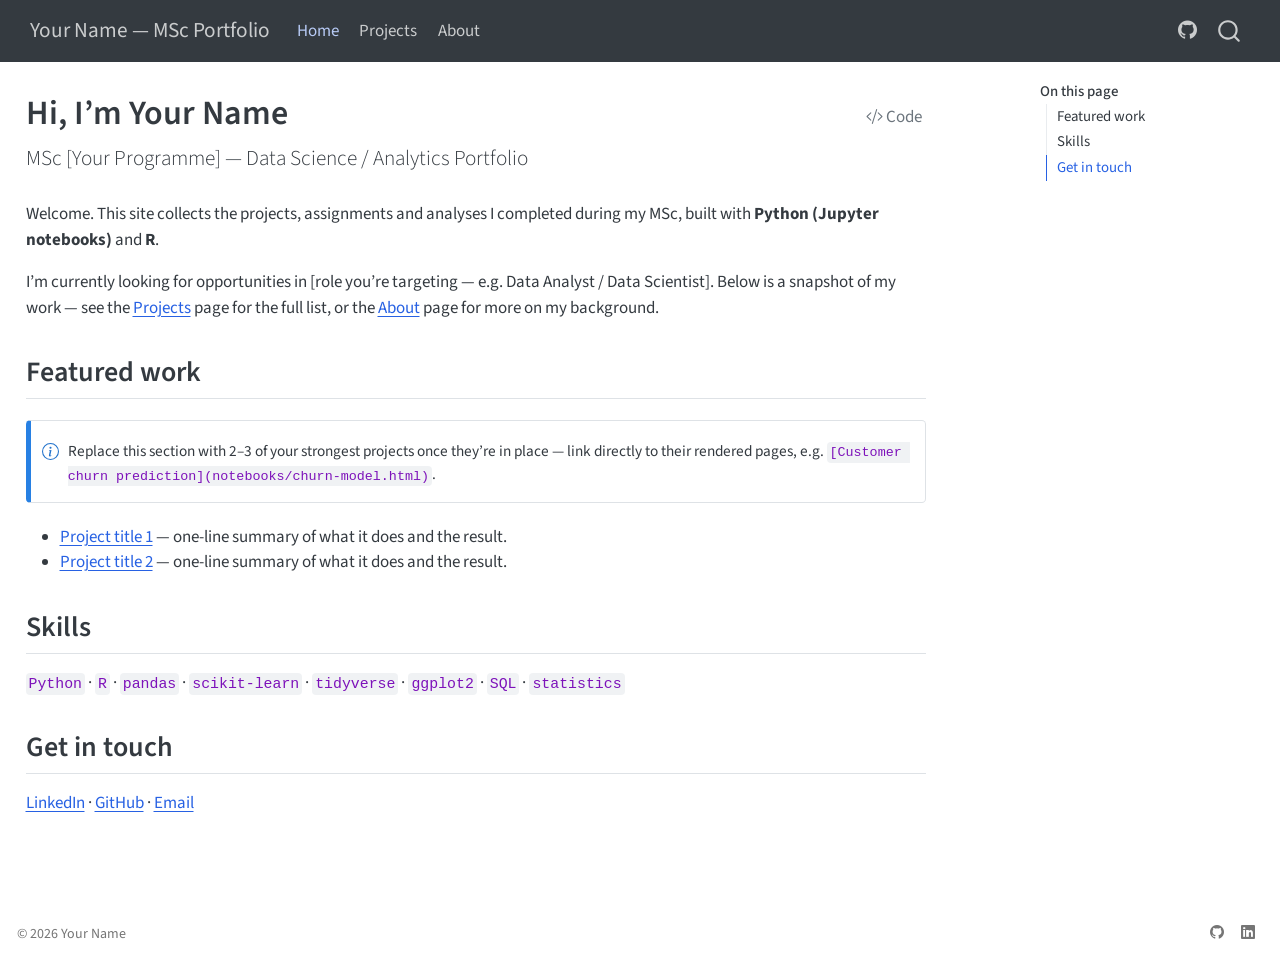
==== index.html @ 07002c4c "deploy: 230a7172c3627ade59c143beaa0183e820499faa" ====
<!DOCTYPE html>
<html xmlns="http://www.w3.org/1999/xhtml" lang="en" xml:lang="en"><head>

<meta charset="utf-8">
<meta name="generator" content="quarto-1.9.38">

<meta name="viewport" content="width=device-width, initial-scale=1.0, user-scalable=yes">


<title>Hi, I’m Your Name – Your Name — MSc Portfolio</title>
<style>
/* Default styles provided by pandoc.
** See https://pandoc.org/MANUAL.html#variables-for-html for config info.
*/
code{white-space: pre-wrap;}
span.smallcaps{font-variant: small-caps;}
div.columns{display: flex; gap: min(4vw, 1.5em);}
div.column{flex: auto; overflow-x: auto;}
div.hanging-indent{margin-left: 1.5em; text-indent: -1.5em;}
ul.task-list{list-style: none;}
ul.task-list li input[type="checkbox"] {
  width: 0.8em;
  margin: 0 0.8em 0.2em -1em; /* quarto-specific, see https://github.com/quarto-dev/quarto-cli/issues/4556 */ 
  vertical-align: middle;
}
/* CSS for syntax highlighting */
html { -webkit-text-size-adjust: 100%; }
pre > code.sourceCode { white-space: pre; position: relative; }
pre > code.sourceCode > span { display: inline-block; line-height: 1.25; }
pre > code.sourceCode > span:empty { height: 1.2em; }
.sourceCode { overflow: visible; }
code.sourceCode > span { color: inherit; text-decoration: inherit; }
div.sourceCode { margin: 1em 0; }
pre.sourceCode { margin: 0; }
@media screen {
div.sourceCode { overflow: auto; }
}
@media print {
pre > code.sourceCode { white-space: pre-wrap; }
pre > code.sourceCode > span { text-indent: -5em; padding-left: 5em; }
}
pre.numberSource code
  { counter-reset: source-line 0; }
pre.numberSource code > span
  { position: relative; left: -4em; counter-increment: source-line; }
pre.numberSource code > span > a:first-child::before
  { content: counter(source-line);
    position: relative; left: -1em; text-align: right; vertical-align: baseline;
    border: none; display: inline-block;
    -webkit-touch-callout: none; -webkit-user-select: none;
    -khtml-user-select: none; -moz-user-select: none;
    -ms-user-select: none; user-select: none;
    padding: 0 4px; width: 4em;
  }
pre.numberSource { margin-left: 3em;  padding-left: 4px; }
div.sourceCode
  {   }
@media screen {
pre > code.sourceCode > span > a:first-child::before { text-decoration: underline; }
}
</style>


<script src="site_libs/quarto-nav/quarto-nav.js"></script>
<script src="site_libs/quarto-nav/headroom.min.js"></script>
<script src="site_libs/clipboard/clipboard.min.js"></script>
<script src="site_libs/quarto-search/autocomplete.umd.js"></script>
<script src="site_libs/quarto-search/fuse.min.js"></script>
<script src="site_libs/quarto-search/quarto-search.js"></script>
<meta name="quarto:offset" content="./">
<link href="./favicon.ico" rel="icon">
<script src="site_libs/quarto-html/quarto.js" type="module"></script>
<script src="site_libs/quarto-html/tabsets/tabsets.js" type="module"></script>
<script src="site_libs/quarto-html/popper.min.js"></script>
<script src="site_libs/quarto-html/tippy.umd.min.js"></script>
<script src="site_libs/quarto-html/anchor.min.js"></script>
<link href="site_libs/quarto-html/tippy.css" rel="stylesheet">
<link href="site_libs/quarto-html/quarto-syntax-highlighting-15634bcf2e68342d4ad2dfa704d543f6.css" rel="stylesheet" id="quarto-text-highlighting-styles">
<script src="site_libs/bootstrap/bootstrap.min.js"></script>
<link href="site_libs/bootstrap/bootstrap-icons.css" rel="stylesheet">
<link href="site_libs/bootstrap/bootstrap-1cf01ab4e45a01369d44c11ec43123f9.min.css" rel="stylesheet" append-hash="true" id="quarto-bootstrap" data-mode="light">
<script id="quarto-search-options" type="application/json">{
  "location": "navbar",
  "copy-button": false,
  "collapse-after": 3,
  "panel-placement": "end",
  "type": "overlay",
  "limit": 50,
  "keyboard-shortcut": [
    "f",
    "/",
    "s"
  ],
  "show-item-context": false,
  "language": {
    "search-no-results-text": "No results",
    "search-matching-documents-text": "matching documents",
    "search-copy-link-title": "Copy link to search",
    "search-hide-matches-text": "Hide additional matches",
    "search-more-match-text": "more match in this document",
    "search-more-matches-text": "more matches in this document",
    "search-clear-button-title": "Clear",
    "search-text-placeholder": "",
    "search-detached-cancel-button-title": "Cancel",
    "search-submit-button-title": "Submit",
    "search-label": "Search"
  }
}</script>
<style>html{ scroll-behavior: smooth; }</style>


<link rel="stylesheet" href="styles.css">
</head>

<body class="nav-fixed quarto-light">

<div id="quarto-search-results"></div>
  <header id="quarto-header" class="headroom fixed-top">
    <nav class="navbar navbar-expand-lg " data-bs-theme="dark">
      <div class="navbar-container container-fluid">
      <div class="navbar-brand-container mx-auto">
    <a class="navbar-brand" href="./index.html">
    <span class="navbar-title">Your Name — MSc Portfolio</span>
    </a>
  </div>
            <div id="quarto-search" class="" title="Search"></div>
          <button class="navbar-toggler" type="button" data-bs-toggle="collapse" data-bs-target="#navbarCollapse" aria-controls="navbarCollapse" role="menu" aria-expanded="false" aria-label="Toggle navigation" onclick="if (window.quartoToggleHeadroom) { window.quartoToggleHeadroom(); }">
  <span class="navbar-toggler-icon"></span>
</button>
          <div class="collapse navbar-collapse" id="navbarCollapse">
            <ul class="navbar-nav navbar-nav-scroll me-auto">
  <li class="nav-item">
    <a class="nav-link active" href="./index.html" aria-current="page"> 
<span class="menu-text">Home</span></a>
  </li>  
  <li class="nav-item">
    <a class="nav-link" href="./projects.html"> 
<span class="menu-text">Projects</span></a>
  </li>  
  <li class="nav-item">
    <a class="nav-link" href="./about.html"> 
<span class="menu-text">About</span></a>
  </li>  
</ul>
            <ul class="navbar-nav navbar-nav-scroll ms-auto">
  <li class="nav-item compact">
    <a class="nav-link" href="https://github.com/YOUR-GH-USERNAME/YOUR-REPO-NAME"> <i class="bi bi-github" role="img" aria-label="GitHub repo">
</i> 
<span class="menu-text"></span></a>
  </li>  
</ul>
          </div> <!-- /navcollapse -->
            <div class="quarto-navbar-tools">
</div>
      </div> <!-- /container-fluid -->
    </nav>
</header>
<!-- content -->
<div id="quarto-content" class="quarto-container page-columns page-rows-contents page-layout-full page-navbar">
<!-- sidebar -->
<!-- margin-sidebar -->
    <div id="quarto-margin-sidebar" class="sidebar margin-sidebar">
        <nav id="TOC" role="doc-toc" class="toc-active">
    <h2 id="toc-title">On this page</h2>
   
  <ul>
  <li><a href="#featured-work" id="toc-featured-work" class="nav-link active" data-scroll-target="#featured-work">Featured work</a></li>
  <li><a href="#skills" id="toc-skills" class="nav-link" data-scroll-target="#skills">Skills</a></li>
  <li><a href="#get-in-touch" id="toc-get-in-touch" class="nav-link" data-scroll-target="#get-in-touch">Get in touch</a></li>
  </ul>
</nav>
    </div>
<!-- main -->
<main class="content column-page-left" id="quarto-document-content">

<header id="title-block-header" class="quarto-title-block default">
<div class="quarto-title">
<div class="quarto-title-block"><div><h1 class="title">Hi, I’m Your Name</h1><button type="button" class="btn code-tools-button" id="quarto-code-tools-source"><i class="bi"></i> Code</button></div></div>
<p class="subtitle lead">MSc [Your Programme] — Data Science / Analytics Portfolio</p>
</div>



<div class="quarto-title-meta column-page-left">

    
  
    
  </div>
  


</header>


<p>Welcome. This site collects the projects, assignments and analyses I completed during my MSc, built with <strong>Python (Jupyter notebooks)</strong> and <strong>R</strong>.</p>
<p>I’m currently looking for opportunities in [role you’re targeting — e.g.&nbsp;Data Analyst / Data Scientist]. Below is a snapshot of my work — see the <a href="./projects.html">Projects</a> page for the full list, or the <a href="./about.html">About</a> page for more on my background.</p>
<section id="featured-work" class="level2">
<h2 class="anchored" data-anchor-id="featured-work">Featured work</h2>
<div class="callout callout-style-simple callout-note">
<div class="callout-body d-flex">
<div class="callout-icon-container">
<i class="callout-icon"></i>
</div>
<div class="callout-body-container">
<p>Replace this section with 2–3 of your strongest projects once they’re in place — link directly to their rendered pages, e.g. <code>[Customer churn prediction](notebooks/churn-model.html)</code>.</p>
</div>
</div>
</div>
<ul>
<li><strong><a href="notebooks/example-notebook.html">Project title 1</a></strong> — one-line summary of what it does and the result.</li>
<li><strong><a href="r-projects/example-analysis.html">Project title 2</a></strong> — one-line summary of what it does and the result.</li>
</ul>
</section>
<section id="skills" class="level2">
<h2 class="anchored" data-anchor-id="skills">Skills</h2>
<p><code>Python</code> · <code>R</code> · <code>pandas</code> · <code>scikit-learn</code> · <code>tidyverse</code> · <code>ggplot2</code> · <code>SQL</code> · <code>statistics</code></p>
</section>
<section id="get-in-touch" class="level2">
<h2 class="anchored" data-anchor-id="get-in-touch">Get in touch</h2>
<p><a href="https://linkedin.com/in/YOUR-LINKEDIN">LinkedIn</a> · <a href="https://github.com/YOUR-GH-USERNAME">GitHub</a> · <a href="mailto:you@example.com">Email</a></p>


<!-- -->

</section>

</main> <!-- /main -->
<script id="quarto-html-after-body" type="application/javascript">
  window.document.addEventListener("DOMContentLoaded", function (event) {
    const icon = "";
    const anchorJS = new window.AnchorJS();
    anchorJS.options = {
      placement: 'right',
      icon: icon
    };
    anchorJS.add('.anchored');
    const isCodeAnnotation = (el) => {
      for (const clz of el.classList) {
        if (clz.startsWith('code-annotation-')) {                     
          return true;
        }
      }
      return false;
    }
    const onCopySuccess = function(e) {
      // button target
      const button = e.trigger;
      // don't keep focus
      button.blur();
      // flash "checked"
      button.classList.add('code-copy-button-checked');
      var currentTitle = button.getAttribute("title");
      button.setAttribute("title", "Copied!");
      let tooltip;
      if (window.bootstrap) {
        button.setAttribute("data-bs-toggle", "tooltip");
        button.setAttribute("data-bs-placement", "left");
        button.setAttribute("data-bs-title", "Copied!");
        tooltip = new bootstrap.Tooltip(button, 
          { trigger: "manual", 
            customClass: "code-copy-button-tooltip",
            offset: [0, -8]});
        tooltip.show();    
      }
      setTimeout(function() {
        if (tooltip) {
          tooltip.hide();
          button.removeAttribute("data-bs-title");
          button.removeAttribute("data-bs-toggle");
          button.removeAttribute("data-bs-placement");
        }
        button.setAttribute("title", currentTitle);
        button.classList.remove('code-copy-button-checked');
      }, 1000);
      // clear code selection
      e.clearSelection();
    }
    const getTextToCopy = function(trigger) {
      const outerScaffold = trigger.parentElement.cloneNode(true);
      const codeEl = outerScaffold.querySelector('code');
      for (const childEl of codeEl.children) {
        if (isCodeAnnotation(childEl)) {
          childEl.remove();
        }
      }
      return codeEl.innerText;
    }
    const clipboard = new window.ClipboardJS('.code-copy-button:not([data-in-quarto-modal])', {
      text: getTextToCopy
    });
    clipboard.on('success', onCopySuccess);
    if (window.document.getElementById('quarto-embedded-source-code-modal')) {
      const clipboardModal = new window.ClipboardJS('.code-copy-button[data-in-quarto-modal]', {
        text: getTextToCopy,
        container: window.document.getElementById('quarto-embedded-source-code-modal')
      });
      clipboardModal.on('success', onCopySuccess);
    }
    const viewSource = window.document.getElementById('quarto-view-source') ||
                       window.document.getElementById('quarto-code-tools-source');
    if (viewSource) {
      const sourceUrl = viewSource.getAttribute("data-quarto-source-url");
      viewSource.addEventListener("click", function(e) {
        if (sourceUrl) {
          // rstudio viewer pane
          if (/\bcapabilities=\b/.test(window.location)) {
            window.open(sourceUrl);
          } else {
            window.location.href = sourceUrl;
          }
        } else {
          const modal = new bootstrap.Modal(document.getElementById('quarto-embedded-source-code-modal'));
          modal.show();
        }
        return false;
      });
    }
    function toggleCodeHandler(show) {
      return function(e) {
        const detailsSrc = window.document.querySelectorAll(".cell > details > .sourceCode");
        for (let i=0; i<detailsSrc.length; i++) {
          const details = detailsSrc[i].parentElement;
          if (show) {
            details.open = true;
          } else {
            details.removeAttribute("open");
          }
        }
        const cellCodeDivs = window.document.querySelectorAll(".cell > .sourceCode");
        const fromCls = show ? "hidden" : "unhidden";
        const toCls = show ? "unhidden" : "hidden";
        for (let i=0; i<cellCodeDivs.length; i++) {
          const codeDiv = cellCodeDivs[i];
          if (codeDiv.classList.contains(fromCls)) {
            codeDiv.classList.remove(fromCls);
            codeDiv.classList.add(toCls);
          } 
        }
        return false;
      }
    }
    const hideAllCode = window.document.getElementById("quarto-hide-all-code");
    if (hideAllCode) {
      hideAllCode.addEventListener("click", toggleCodeHandler(false));
    }
    const showAllCode = window.document.getElementById("quarto-show-all-code");
    if (showAllCode) {
      showAllCode.addEventListener("click", toggleCodeHandler(true));
    }
      var localhostRegex = new RegExp(/^(?:http|https):\/\/localhost\:?[0-9]*\//);
      var mailtoRegex = new RegExp(/^mailto:/);
        var filterRegex = new RegExp("https:\/\/YOUR-GH-USERNAME\.github\.io\/YOUR-REPO-NAME");
      var isInternal = (href) => {
          return filterRegex.test(href) || localhostRegex.test(href) || mailtoRegex.test(href);
      }
      // Inspect non-navigation links and adorn them if external
     var links = window.document.querySelectorAll('a[href]:not(.nav-link):not(.navbar-brand):not(.toc-action):not(.sidebar-link):not(.sidebar-item-toggle):not(.pagination-link):not(.no-external):not([aria-hidden]):not(.dropdown-item):not(.quarto-navigation-tool):not(.about-link)');
      for (var i=0; i<links.length; i++) {
        const link = links[i];
        if (!isInternal(link.href)) {
          // undo the damage that might have been done by quarto-nav.js in the case of
          // links that we want to consider external
          if (link.dataset.originalHref !== undefined) {
            link.href = link.dataset.originalHref;
          }
        }
      }
    function tippyHover(el, contentFn, onTriggerFn, onUntriggerFn) {
      const config = {
        allowHTML: true,
        maxWidth: 500,
        delay: 100,
        arrow: false,
        appendTo: function(el) {
            return el.parentElement;
        },
        interactive: true,
        interactiveBorder: 10,
        theme: 'quarto',
        placement: 'bottom-start',
      };
      if (contentFn) {
        config.content = contentFn;
      }
      if (onTriggerFn) {
        config.onTrigger = onTriggerFn;
      }
      if (onUntriggerFn) {
        config.onUntrigger = onUntriggerFn;
      }
      window.tippy(el, config); 
    }
    const noterefs = window.document.querySelectorAll('a[role="doc-noteref"]');
    for (var i=0; i<noterefs.length; i++) {
      const ref = noterefs[i];
      tippyHover(ref, function() {
        // use id or data attribute instead here
        let href = ref.getAttribute('data-footnote-href') || ref.getAttribute('href');
        try { href = new URL(href).hash; } catch {}
        const id = href.replace(/^#\/?/, "");
        const note = window.document.getElementById(id);
        if (note) {
          return note.innerHTML;
        } else {
          return "";
        }
      });
    }
    const xrefs = window.document.querySelectorAll('a.quarto-xref');
    const processXRef = (id, note) => {
      // Strip column container classes
      const stripColumnClz = (el) => {
        el.classList.remove("page-full", "page-columns");
        if (el.children) {
          for (const child of el.children) {
            stripColumnClz(child);
          }
        }
      }
      stripColumnClz(note)
      if (id === null || id.startsWith('sec-')) {
        // Special case sections, only their first couple elements
        const container = document.createElement("div");
        if (note.children && note.children.length > 2) {
          container.appendChild(note.children[0].cloneNode(true));
          for (let i = 1; i < note.children.length; i++) {
            const child = note.children[i];
            if (child.tagName === "P" && child.innerText === "") {
              continue;
            } else {
              container.appendChild(child.cloneNode(true));
              break;
            }
          }
          if (window.Quarto?.typesetMath) {
            window.Quarto.typesetMath(container);
          }
          return container.innerHTML
        } else {
          if (window.Quarto?.typesetMath) {
            window.Quarto.typesetMath(note);
          }
          return note.innerHTML;
        }
      } else {
        // Remove any anchor links if they are present
        const anchorLink = note.querySelector('a.anchorjs-link');
        if (anchorLink) {
          anchorLink.remove();
        }
        if (window.Quarto?.typesetMath) {
          window.Quarto.typesetMath(note);
        }
        if (note.classList.contains("callout")) {
          return note.outerHTML;
        } else {
          return note.innerHTML;
        }
      }
    }
    for (var i=0; i<xrefs.length; i++) {
      const xref = xrefs[i];
      tippyHover(xref, undefined, function(instance) {
        instance.disable();
        let url = xref.getAttribute('href');
        let hash = undefined; 
        if (url.startsWith('#')) {
          hash = url;
        } else {
          try { hash = new URL(url).hash; } catch {}
        }
        if (hash) {
          const id = hash.replace(/^#\/?/, "");
          const note = window.document.getElementById(id);
          if (note !== null) {
            try {
              const html = processXRef(id, note.cloneNode(true));
              instance.setContent(html);
            } finally {
              instance.enable();
              instance.show();
            }
          } else {
            // See if we can fetch this
            fetch(url.split('#')[0])
            .then(res => res.text())
            .then(html => {
              const parser = new DOMParser();
              const htmlDoc = parser.parseFromString(html, "text/html");
              const note = htmlDoc.getElementById(id);
              if (note !== null) {
                const html = processXRef(id, note);
                instance.setContent(html);
              } 
            }).finally(() => {
              instance.enable();
              instance.show();
            });
          }
        } else {
          // See if we can fetch a full url (with no hash to target)
          // This is a special case and we should probably do some content thinning / targeting
          fetch(url)
          .then(res => res.text())
          .then(html => {
            const parser = new DOMParser();
            const htmlDoc = parser.parseFromString(html, "text/html");
            const note = htmlDoc.querySelector('main.content');
            if (note !== null) {
              // This should only happen for chapter cross references
              // (since there is no id in the URL)
              // remove the first header
              if (note.children.length > 0 && note.children[0].tagName === "HEADER") {
                note.children[0].remove();
              }
              const html = processXRef(null, note);
              instance.setContent(html);
            } 
          }).finally(() => {
            instance.enable();
            instance.show();
          });
        }
      }, function(instance) {
      });
    }
        let selectedAnnoteEl;
        const selectorForAnnotation = ( cell, annotation) => {
          let cellAttr = 'data-code-cell="' + cell + '"';
          let lineAttr = 'data-code-annotation="' +  annotation + '"';
          const selector = 'span[' + cellAttr + '][' + lineAttr + ']';
          return selector;
        }
        const selectCodeLines = (annoteEl) => {
          const doc = window.document;
          const targetCell = annoteEl.getAttribute("data-target-cell");
          const targetAnnotation = annoteEl.getAttribute("data-target-annotation");
          const annoteSpan = window.document.querySelector(selectorForAnnotation(targetCell, targetAnnotation));
          const lines = annoteSpan.getAttribute("data-code-lines").split(",");
          const lineIds = lines.map((line) => {
            return targetCell + "-" + line;
          })
          let top = null;
          let height = null;
          let parent = null;
          if (lineIds.length > 0) {
              //compute the position of the single el (top and bottom and make a div)
              const el = window.document.getElementById(lineIds[0]);
              top = el.offsetTop;
              height = el.offsetHeight;
              parent = el.parentElement.parentElement;
            if (lineIds.length > 1) {
              const lastEl = window.document.getElementById(lineIds[lineIds.length - 1]);
              const bottom = lastEl.offsetTop + lastEl.offsetHeight;
              height = bottom - top;
            }
            if (top !== null && height !== null && parent !== null) {
              // cook up a div (if necessary) and position it 
              let div = window.document.getElementById("code-annotation-line-highlight");
              if (div === null) {
                div = window.document.createElement("div");
                div.setAttribute("id", "code-annotation-line-highlight");
                div.style.position = 'absolute';
                parent.appendChild(div);
              }
              div.style.top = top - 2 + "px";
              div.style.height = height + 4 + "px";
              div.style.left = 0;
              let gutterDiv = window.document.getElementById("code-annotation-line-highlight-gutter");
              if (gutterDiv === null) {
                gutterDiv = window.document.createElement("div");
                gutterDiv.setAttribute("id", "code-annotation-line-highlight-gutter");
                gutterDiv.style.position = 'absolute';
                const codeCell = window.document.getElementById(targetCell);
                const gutter = codeCell.querySelector('.code-annotation-gutter');
                gutter.appendChild(gutterDiv);
              }
              gutterDiv.style.top = top - 2 + "px";
              gutterDiv.style.height = height + 4 + "px";
            }
            selectedAnnoteEl = annoteEl;
          }
        };
        const unselectCodeLines = () => {
          const elementsIds = ["code-annotation-line-highlight", "code-annotation-line-highlight-gutter"];
          elementsIds.forEach((elId) => {
            const div = window.document.getElementById(elId);
            if (div) {
              div.remove();
            }
          });
          selectedAnnoteEl = undefined;
        };
          // Handle positioning of the toggle
      window.addEventListener(
        "resize",
        throttle(() => {
          elRect = undefined;
          if (selectedAnnoteEl) {
            selectCodeLines(selectedAnnoteEl);
          }
        }, 10)
      );
      function throttle(fn, ms) {
      let throttle = false;
      let timer;
        return (...args) => {
          if(!throttle) { // first call gets through
              fn.apply(this, args);
              throttle = true;
          } else { // all the others get throttled
              if(timer) clearTimeout(timer); // cancel #2
              timer = setTimeout(() => {
                fn.apply(this, args);
                timer = throttle = false;
              }, ms);
          }
        };
      }
        // Attach click handler to the DT
        const annoteDls = window.document.querySelectorAll('dt[data-target-cell]');
        for (const annoteDlNode of annoteDls) {
          annoteDlNode.addEventListener('click', (event) => {
            const clickedEl = event.target;
            if (clickedEl !== selectedAnnoteEl) {
              unselectCodeLines();
              const activeEl = window.document.querySelector('dt[data-target-cell].code-annotation-active');
              if (activeEl) {
                activeEl.classList.remove('code-annotation-active');
              }
              selectCodeLines(clickedEl);
              clickedEl.classList.add('code-annotation-active');
            } else {
              // Unselect the line
              unselectCodeLines();
              clickedEl.classList.remove('code-annotation-active');
            }
          });
        }
    const findCites = (el) => {
      const parentEl = el.parentElement;
      if (parentEl) {
        const cites = parentEl.dataset.cites;
        if (cites) {
          return {
            el,
            cites: cites.split(' ')
          };
        } else {
          return findCites(el.parentElement)
        }
      } else {
        return undefined;
      }
    };
    var bibliorefs = window.document.querySelectorAll('a[role="doc-biblioref"]');
    for (var i=0; i<bibliorefs.length; i++) {
      const ref = bibliorefs[i];
      const citeInfo = findCites(ref);
      if (citeInfo) {
        tippyHover(citeInfo.el, function() {
          var popup = window.document.createElement('div');
          citeInfo.cites.forEach(function(cite) {
            var citeDiv = window.document.createElement('div');
            citeDiv.classList.add('hanging-indent');
            citeDiv.classList.add('csl-entry');
            var biblioDiv = window.document.getElementById('ref-' + cite);
            if (biblioDiv) {
              citeDiv.innerHTML = biblioDiv.innerHTML;
            }
            popup.appendChild(citeDiv);
          });
          return popup.innerHTML;
        });
      }
    }
  });
  </script><div class="modal fade" id="quarto-embedded-source-code-modal" tabindex="-1" aria-labelledby="quarto-embedded-source-code-modal-label" aria-hidden="true"><div class="modal-dialog modal-dialog-scrollable"><div class="modal-content"><div class="modal-header"><h5 class="modal-title" id="quarto-embedded-source-code-modal-label">Source Code</h5><button class="btn-close" data-bs-dismiss="modal"></button></div><div class="modal-body"><div class="">
<div class="code-copy-outer-scaffold"><div class="sourceCode" id="cb1" data-shortcodes="false"><pre class="sourceCode markdown code-with-copy"><code class="sourceCode markdown"><span id="cb1-1"><a href="#cb1-1" aria-hidden="true" tabindex="-1"></a><span class="co">---</span></span>
<span id="cb1-2"><a href="#cb1-2" aria-hidden="true" tabindex="-1"></a><span class="an">title:</span><span class="co"> "Hi, I'm Your Name"</span></span>
<span id="cb1-3"><a href="#cb1-3" aria-hidden="true" tabindex="-1"></a><span class="an">subtitle:</span><span class="co"> "MSc [Your Programme] — Data Science / Analytics Portfolio"</span></span>
<span id="cb1-4"><a href="#cb1-4" aria-hidden="true" tabindex="-1"></a><span class="an">page-layout:</span><span class="co"> full</span></span>
<span id="cb1-5"><a href="#cb1-5" aria-hidden="true" tabindex="-1"></a><span class="co">---</span></span>
<span id="cb1-6"><a href="#cb1-6" aria-hidden="true" tabindex="-1"></a></span>
<span id="cb1-7"><a href="#cb1-7" aria-hidden="true" tabindex="-1"></a>Welcome. This site collects the projects, assignments and analyses I completed</span>
<span id="cb1-8"><a href="#cb1-8" aria-hidden="true" tabindex="-1"></a>during my MSc, built with **Python (Jupyter notebooks)** and **R**.</span>
<span id="cb1-9"><a href="#cb1-9" aria-hidden="true" tabindex="-1"></a></span>
<span id="cb1-10"><a href="#cb1-10" aria-hidden="true" tabindex="-1"></a>I'm currently looking for opportunities in [role you're targeting — e.g. Data</span>
<span id="cb1-11"><a href="#cb1-11" aria-hidden="true" tabindex="-1"></a>Analyst / Data Scientist]. Below is a snapshot of my work — see the</span>
<span id="cb1-12"><a href="#cb1-12" aria-hidden="true" tabindex="-1"></a><span class="co">[</span><span class="ot">Projects</span><span class="co">](projects.qmd)</span> page for the full list, or the <span class="co">[</span><span class="ot">About</span><span class="co">](about.qmd)</span></span>
<span id="cb1-13"><a href="#cb1-13" aria-hidden="true" tabindex="-1"></a>page for more on my background.</span>
<span id="cb1-14"><a href="#cb1-14" aria-hidden="true" tabindex="-1"></a></span>
<span id="cb1-15"><a href="#cb1-15" aria-hidden="true" tabindex="-1"></a><span class="fu">## Featured work</span></span>
<span id="cb1-16"><a href="#cb1-16" aria-hidden="true" tabindex="-1"></a></span>
<span id="cb1-17"><a href="#cb1-17" aria-hidden="true" tabindex="-1"></a>::: {.callout-note appearance="simple"}</span>
<span id="cb1-18"><a href="#cb1-18" aria-hidden="true" tabindex="-1"></a>Replace this section with 2–3 of your strongest projects once they're in</span>
<span id="cb1-19"><a href="#cb1-19" aria-hidden="true" tabindex="-1"></a>place — link directly to their rendered pages, e.g.</span>
<span id="cb1-20"><a href="#cb1-20" aria-hidden="true" tabindex="-1"></a><span class="in">`[Customer churn prediction](notebooks/churn-model.html)`</span>.</span>
<span id="cb1-21"><a href="#cb1-21" aria-hidden="true" tabindex="-1"></a>:::</span>
<span id="cb1-22"><a href="#cb1-22" aria-hidden="true" tabindex="-1"></a></span>
<span id="cb1-23"><a href="#cb1-23" aria-hidden="true" tabindex="-1"></a><span class="ss">- </span>**[Project title 1](notebooks/example-notebook.html)** — one-line summary of what it does and the result.</span>
<span id="cb1-24"><a href="#cb1-24" aria-hidden="true" tabindex="-1"></a><span class="ss">- </span>**[Project title 2](r-projects/example-analysis.html)** — one-line summary of what it does and the result.</span>
<span id="cb1-25"><a href="#cb1-25" aria-hidden="true" tabindex="-1"></a></span>
<span id="cb1-26"><a href="#cb1-26" aria-hidden="true" tabindex="-1"></a><span class="fu">## Skills</span></span>
<span id="cb1-27"><a href="#cb1-27" aria-hidden="true" tabindex="-1"></a></span>
<span id="cb1-28"><a href="#cb1-28" aria-hidden="true" tabindex="-1"></a><span class="in">`Python`</span> · <span class="in">`R`</span> · <span class="in">`pandas`</span> · <span class="in">`scikit-learn`</span> · <span class="in">`tidyverse`</span> · <span class="in">`ggplot2`</span> · <span class="in">`SQL`</span> · <span class="in">`statistics`</span></span>
<span id="cb1-29"><a href="#cb1-29" aria-hidden="true" tabindex="-1"></a></span>
<span id="cb1-30"><a href="#cb1-30" aria-hidden="true" tabindex="-1"></a><span class="fu">## Get in touch</span></span>
<span id="cb1-31"><a href="#cb1-31" aria-hidden="true" tabindex="-1"></a></span>
<span id="cb1-32"><a href="#cb1-32" aria-hidden="true" tabindex="-1"></a><span class="co">[</span><span class="ot">LinkedIn</span><span class="co">](https://linkedin.com/in/YOUR-LINKEDIN)</span> · <span class="co">[</span><span class="ot">GitHub</span><span class="co">](https://github.com/YOUR-GH-USERNAME)</span> · <span class="co">[</span><span class="ot">Email</span><span class="co">](mailto:you@example.com)</span></span></code></pre></div><button title="Copy to Clipboard" class="code-copy-button" data-in-quarto-modal=""><i class="bi"></i></button></div>
</div></div></div></div></div>
</div> <!-- /content -->
<footer class="footer">
  <div class="nav-footer">
    <div class="nav-footer-left">
<p>© 2026 Your Name</p>
</div>   
    <div class="nav-footer-center">
      &nbsp;
    </div>
    <div class="nav-footer-right">
      <ul class="footer-items list-unstyled">
    <li class="nav-item compact">
    <a class="nav-link" href="https://github.com/YOUR-GH-USERNAME">
      <i class="bi bi-github" role="img">
</i> 
    </a>
  </li>  
    <li class="nav-item compact">
    <a class="nav-link" href="https://linkedin.com/in/YOUR-LINKEDIN">
      <i class="bi bi-linkedin" role="img">
</i> 
    </a>
  </li>  
</ul>
    </div>
  </div>
</footer>




<script src="site_libs/quarto-html/zenscroll-min.js"></script>
</body></html>
---- site_libs/quarto-html/tippy.css ----
.tippy-box[data-animation=fade][data-state=hidden]{opacity:0}[data-tippy-root]{max-width:calc(100vw - 10px)}.tippy-box{position:relative;background-color:#333;color:#fff;border-radius:4px;font-size:14px;line-height:1.4;white-space:normal;outline:0;transition-property:transform,visibility,opacity}.tippy-box[data-placement^=top]>.tippy-arrow{bottom:0}.tippy-box[data-placement^=top]>.tippy-arrow:before{bottom:-7px;left:0;border-width:8px 8px 0;border-top-color:initial;transform-origin:center top}.tippy-box[data-placement^=bottom]>.tippy-arrow{top:0}.tippy-box[data-placement^=bottom]>.tippy-arrow:before{top:-7px;left:0;border-width:0 8px 8px;border-bottom-color:initial;transform-origin:center bottom}.tippy-box[data-placement^=left]>.tippy-arrow{right:0}.tippy-box[data-placement^=left]>.tippy-arrow:before{border-width:8px 0 8px 8px;border-left-color:initial;right:-7px;transform-origin:center left}.tippy-box[data-placement^=right]>.tippy-arrow{left:0}.tippy-box[data-placement^=right]>.tippy-arrow:before{left:-7px;border-width:8px 8px 8px 0;border-right-color:initial;transform-origin:center right}.tippy-box[data-inertia][data-state=visible]{transition-timing-function:cubic-bezier(.54,1.5,.38,1.11)}.tippy-arrow{width:16px;height:16px;color:#333}.tippy-arrow:before{content:"";position:absolute;border-color:transparent;border-style:solid}.tippy-content{position:relative;padding:5px 9px;z-index:1}
---- site_libs/quarto-html/quarto-syntax-highlighting-15634bcf2e68342d4ad2dfa704d543f6.css ----
/* quarto syntax highlight colors */
:root {
  --quarto-hl-ot-color: #003B4F;
  --quarto-hl-at-color: #657422;
  --quarto-hl-ss-color: #20794D;
  --quarto-hl-an-color: #5E5E5E;
  --quarto-hl-fu-color: #4758AB;
  --quarto-hl-st-color: #20794D;
  --quarto-hl-cf-color: #003B4F;
  --quarto-hl-op-color: #5E5E5E;
  --quarto-hl-er-color: #AD0000;
  --quarto-hl-bn-color: #AD0000;
  --quarto-hl-al-color: #AD0000;
  --quarto-hl-va-color: #111111;
  --quarto-hl-bu-color: inherit;
  --quarto-hl-ex-color: inherit;
  --quarto-hl-pp-color: #AD0000;
  --quarto-hl-in-color: #5E5E5E;
  --quarto-hl-vs-color: #20794D;
  --quarto-hl-wa-color: #5E5E5E;
  --quarto-hl-do-color: #5E5E5E;
  --quarto-hl-im-color: #00769E;
  --quarto-hl-ch-color: #20794D;
  --quarto-hl-dt-color: #AD0000;
  --quarto-hl-fl-color: #AD0000;
  --quarto-hl-co-color: #5E5E5E;
  --quarto-hl-cv-color: #5E5E5E;
  --quarto-hl-cn-color: #8f5902;
  --quarto-hl-sc-color: #5E5E5E;
  --quarto-hl-dv-color: #AD0000;
  --quarto-hl-kw-color: #003B4F;
}

/* other quarto variables */
:root {
  --quarto-font-monospace: SFMono-Regular, Menlo, Monaco, Consolas, "Liberation Mono", "Courier New", monospace;
}

/* syntax highlight based on Pandoc's rules */
pre > code.sourceCode > span {
  color: #003B4F;
}

code.sourceCode > span {
  color: #003B4F;
}

div.sourceCode,
div.sourceCode pre.sourceCode {
  color: #003B4F;
}

/* Normal */
code span {
  color: #003B4F;
}

/* Alert */
code span.al {
  color: #AD0000;
  font-style: inherit;
}

/* Annotation */
code span.an {
  color: #5E5E5E;
  font-style: inherit;
}

/* Attribute */
code span.at {
  color: #657422;
  font-style: inherit;
}

/* BaseN */
code span.bn {
  color: #AD0000;
  font-style: inherit;
}

/* BuiltIn */
code span.bu {
  font-style: inherit;
}

/* ControlFlow */
code span.cf {
  color: #003B4F;
  font-weight: bold;
  font-style: inherit;
}

/* Char */
code span.ch {
  color: #20794D;
  font-style: inherit;
}

/* Constant */
code span.cn {
  color: #8f5902;
  font-style: inherit;
}

/* Comment */
code span.co {
  color: #5E5E5E;
  font-style: inherit;
}

/* CommentVar */
code span.cv {
  color: #5E5E5E;
  font-style: italic;
}

/* Documentation */
code span.do {
  color: #5E5E5E;
  font-style: italic;
}

/* DataType */
code span.dt {
  color: #AD0000;
  font-style: inherit;
}

/* DecVal */
code span.dv {
  color: #AD0000;
  font-style: inherit;
}

/* Error */
code span.er {
  color: #AD0000;
  font-style: inherit;
}

/* Extension */
code span.ex {
  font-style: inherit;
}

/* Float */
code span.fl {
  color: #AD0000;
  font-style: inherit;
}

/* Function */
code span.fu {
  color: #4758AB;
  font-style: inherit;
}

/* Import */
code span.im {
  color: #00769E;
  font-style: inherit;
}

/* Information */
code span.in {
  color: #5E5E5E;
  font-style: inherit;
}

/* Keyword */
code span.kw {
  color: #003B4F;
  font-weight: bold;
  font-style: inherit;
}

/* Operator */
code span.op {
  color: #5E5E5E;
  font-style: inherit;
}

/* Other */
code span.ot {
  color: #003B4F;
  font-style: inherit;
}

/* Preprocessor */
code span.pp {
  color: #AD0000;
  font-style: inherit;
}

/* SpecialChar */
code span.sc {
  color: #5E5E5E;
  font-style: inherit;
}

/* SpecialString */
code span.ss {
  color: #20794D;
  font-style: inherit;
}

/* String */
code span.st {
  color: #20794D;
  font-style: inherit;
}

/* Variable */
code span.va {
  color: #111111;
  font-style: inherit;
}

/* VerbatimString */
code span.vs {
  color: #20794D;
  font-style: inherit;
}

/* Warning */
code span.wa {
  color: #5E5E5E;
  font-style: italic;
}

.prevent-inlining {
  content: "</";
}

/*# sourceMappingURL=f23921c56f73e400b49028c9186a1aa0.css.map */
---- styles.css ----
/* Small tweaks on top of the Cosmo theme */

.quarto-title-banner {
  padding-top: 2rem;
  padding-bottom: 2rem;
}

.quarto-listing .quarto-grid-item {
  border-radius: 8px;
  transition: box-shadow 0.15s ease-in-out;
}

.quarto-listing .quarto-grid-item:hover {
  box-shadow: 0 4px 14px rgba(0, 0, 0, 0.12);
}

main {
  max-width: 900px;
}

code {
  border-radius: 4px;
}
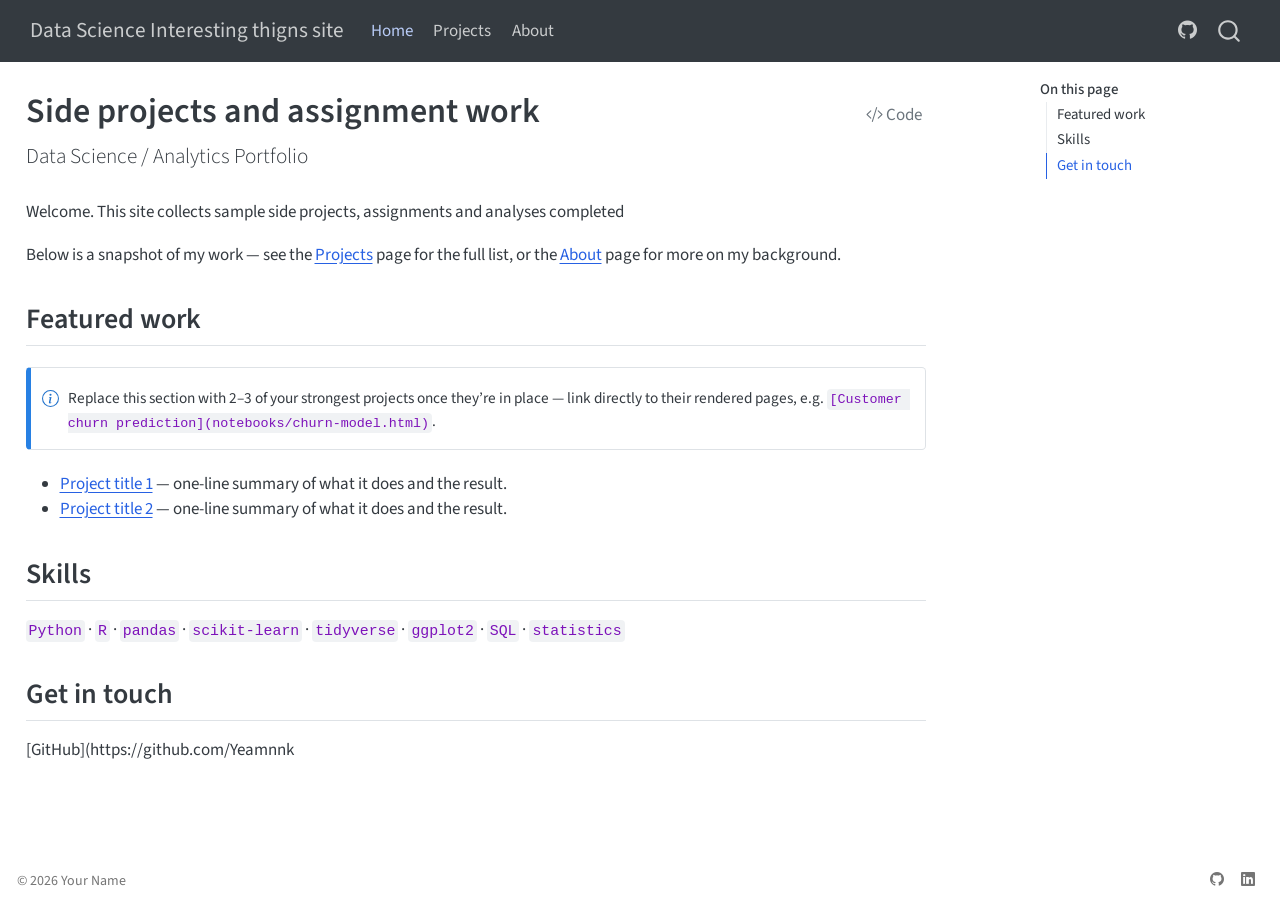
==== commit 496b82da: "deploy: 23251f3b9174a0a0a06a676dcccf8f87db3361f2" ====
--- a/index.html
+++ b/index.html
@@ -2,20 +2,23 @@
 <html xmlns="http://www.w3.org/1999/xhtml" lang="en" xml:lang="en"><head>
 
 <meta charset="utf-8">
-<meta name="generator" content="quarto-1.9.38">
+<meta name="generator" content="quarto-1.10.18">
 
 <meta name="viewport" content="width=device-width, initial-scale=1.0, user-scalable=yes">
 
 
-<title>Hi, I’m Your Name – Your Name — MSc Portfolio</title>
+<title>Side projects and assignment work – Data Science Interesting thigns site</title>
 <style>
 /* Default styles provided by pandoc.
 ** See https://pandoc.org/MANUAL.html#variables-for-html for config info.
 */
-code{white-space: pre-wrap;}
 span.smallcaps{font-variant: small-caps;}
-div.columns{display: flex; gap: min(4vw, 1.5em);}
-div.column{flex: auto; overflow-x: auto;}
+div.columns{display: flex; gap: 1.5em;}
+div.column{flex: auto;}
+@media screen {
+div.columns{gap: min(4vw, 1.5em);}
+div.column{overflow-x: auto;}
+}
 div.hanging-indent{margin-left: 1.5em; text-indent: -1.5em;}
 ul.task-list{list-style: none;}
 ul.task-list li input[type="checkbox"] {
@@ -68,17 +71,16 @@
 <script src="site_libs/quarto-search/fuse.min.js"></script>
 <script src="site_libs/quarto-search/quarto-search.js"></script>
 <meta name="quarto:offset" content="./">
-<link href="./favicon.ico" rel="icon">
 <script src="site_libs/quarto-html/quarto.js" type="module"></script>
 <script src="site_libs/quarto-html/tabsets/tabsets.js" type="module"></script>
 <script src="site_libs/quarto-html/popper.min.js"></script>
 <script src="site_libs/quarto-html/tippy.umd.min.js"></script>
 <script src="site_libs/quarto-html/anchor.min.js"></script>
 <link href="site_libs/quarto-html/tippy.css" rel="stylesheet">
-<link href="site_libs/quarto-html/quarto-syntax-highlighting-15634bcf2e68342d4ad2dfa704d543f6.css" rel="stylesheet" id="quarto-text-highlighting-styles">
+<link href="site_libs/quarto-html/quarto-syntax-highlighting-64a204ab8560d761af7679ceaba22944.css" rel="stylesheet" id="quarto-text-highlighting-styles">
 <script src="site_libs/bootstrap/bootstrap.min.js"></script>
 <link href="site_libs/bootstrap/bootstrap-icons.css" rel="stylesheet">
-<link href="site_libs/bootstrap/bootstrap-1cf01ab4e45a01369d44c11ec43123f9.min.css" rel="stylesheet" append-hash="true" id="quarto-bootstrap" data-mode="light">
+<link href="site_libs/bootstrap/bootstrap-d57f2d73581145ef48db94a814ca1f2d.min.css" rel="stylesheet" append-hash="true" id="quarto-bootstrap" data-mode="light">
 <script id="quarto-search-options" type="application/json">{
   "location": "navbar",
   "copy-button": false,
@@ -120,7 +122,7 @@
       <div class="navbar-container container-fluid">
       <div class="navbar-brand-container mx-auto">
     <a class="navbar-brand" href="./index.html">
-    <span class="navbar-title">Your Name — MSc Portfolio</span>
+    <span class="navbar-title">Data Science Interesting thigns site</span>
     </a>
   </div>
             <div id="quarto-search" class="" title="Search"></div>
@@ -144,7 +146,7 @@
 </ul>
             <ul class="navbar-nav navbar-nav-scroll ms-auto">
   <li class="nav-item compact">
-    <a class="nav-link" href="https://github.com/YOUR-GH-USERNAME/YOUR-REPO-NAME"> <i class="bi bi-github" role="img" aria-label="GitHub repo">
+    <a class="nav-link" href="https://github.com/eamonnk/datascience"> <i class="bi bi-github" role="img" aria-label="GitHub repo">
 </i> 
 <span class="menu-text"></span></a>
   </li>  
@@ -175,8 +177,8 @@
 
 <header id="title-block-header" class="quarto-title-block default">
 <div class="quarto-title">
-<div class="quarto-title-block"><div><h1 class="title">Hi, I’m Your Name</h1><button type="button" class="btn code-tools-button" id="quarto-code-tools-source"><i class="bi"></i> Code</button></div></div>
-<p class="subtitle lead">MSc [Your Programme] — Data Science / Analytics Portfolio</p>
+<div class="quarto-title-block"><div><h1 class="title">Side projects and assignment work</h1><button type="button" class="btn code-tools-button" id="quarto-code-tools-source"><i class="bi"></i> Code</button></div></div>
+<p class="subtitle lead">Data Science / Analytics Portfolio</p>
 </div>
 
 
@@ -193,8 +195,8 @@
 </header>
 
 
-<p>Welcome. This site collects the projects, assignments and analyses I completed during my MSc, built with <strong>Python (Jupyter notebooks)</strong> and <strong>R</strong>.</p>
-<p>I’m currently looking for opportunities in [role you’re targeting — e.g.&nbsp;Data Analyst / Data Scientist]. Below is a snapshot of my work — see the <a href="./projects.html">Projects</a> page for the full list, or the <a href="./about.html">About</a> page for more on my background.</p>
+<p>Welcome. This site collects sample side projects, assignments and analyses completed</p>
+<p>Below is a snapshot of my work — see the <a href="./projects.html">Projects</a> page for the full list, or the <a href="./about.html">About</a> page for more on my background.</p>
 <section id="featured-work" class="level2">
 <h2 class="anchored" data-anchor-id="featured-work">Featured work</h2>
 <div class="callout callout-style-simple callout-note">
@@ -218,7 +220,7 @@
 </section>
 <section id="get-in-touch" class="level2">
 <h2 class="anchored" data-anchor-id="get-in-touch">Get in touch</h2>
-<p><a href="https://linkedin.com/in/YOUR-LINKEDIN">LinkedIn</a> · <a href="https://github.com/YOUR-GH-USERNAME">GitHub</a> · <a href="mailto:you@example.com">Email</a></p>
+<p>[GitHub](https://github.com/Yeamnnk</p>
 
 
 <!-- -->
@@ -318,16 +320,16 @@
     }
     function toggleCodeHandler(show) {
       return function(e) {
-        const detailsSrc = window.document.querySelectorAll(".cell > details > .sourceCode");
-        for (let i=0; i<detailsSrc.length; i++) {
-          const details = detailsSrc[i].parentElement;
+        const cellDetails = window.document.querySelectorAll(".cell details.code-fold");
+        for (let i=0; i<cellDetails.length; i++) {
+          const details = cellDetails[i];
           if (show) {
             details.open = true;
           } else {
             details.removeAttribute("open");
           }
         }
-        const cellCodeDivs = window.document.querySelectorAll(".cell > .sourceCode");
+        const cellCodeDivs = window.document.querySelectorAll(".cell div.sourceCode.cell-code");
         const fromCls = show ? "hidden" : "unhidden";
         const toCls = show ? "unhidden" : "hidden";
         for (let i=0; i<cellCodeDivs.length; i++) {
@@ -350,7 +352,7 @@
     }
       var localhostRegex = new RegExp(/^(?:http|https):\/\/localhost\:?[0-9]*\//);
       var mailtoRegex = new RegExp(/^mailto:/);
-        var filterRegex = new RegExp("https:\/\/YOUR-GH-USERNAME\.github\.io\/YOUR-REPO-NAME");
+        var filterRegex = new RegExp("https:\/\/eamonnk\.github\.io\/datascience");
       var isInternal = (href) => {
           return filterRegex.test(href) || localhostRegex.test(href) || mailtoRegex.test(href);
       }
@@ -678,37 +680,36 @@
   });
   </script><div class="modal fade" id="quarto-embedded-source-code-modal" tabindex="-1" aria-labelledby="quarto-embedded-source-code-modal-label" aria-hidden="true"><div class="modal-dialog modal-dialog-scrollable"><div class="modal-content"><div class="modal-header"><h5 class="modal-title" id="quarto-embedded-source-code-modal-label">Source Code</h5><button class="btn-close" data-bs-dismiss="modal"></button></div><div class="modal-body"><div class="">
 <div class="code-copy-outer-scaffold"><div class="sourceCode" id="cb1" data-shortcodes="false"><pre class="sourceCode markdown code-with-copy"><code class="sourceCode markdown"><span id="cb1-1"><a href="#cb1-1" aria-hidden="true" tabindex="-1"></a><span class="co">---</span></span>
-<span id="cb1-2"><a href="#cb1-2" aria-hidden="true" tabindex="-1"></a><span class="an">title:</span><span class="co"> "Hi, I'm Your Name"</span></span>
-<span id="cb1-3"><a href="#cb1-3" aria-hidden="true" tabindex="-1"></a><span class="an">subtitle:</span><span class="co"> "MSc [Your Programme] — Data Science / Analytics Portfolio"</span></span>
+<span id="cb1-2"><a href="#cb1-2" aria-hidden="true" tabindex="-1"></a><span class="an">title:</span><span class="co"> "Side projects and assignment work"</span></span>
+<span id="cb1-3"><a href="#cb1-3" aria-hidden="true" tabindex="-1"></a><span class="an">subtitle:</span><span class="co"> "Data Science / Analytics Portfolio"</span></span>
 <span id="cb1-4"><a href="#cb1-4" aria-hidden="true" tabindex="-1"></a><span class="an">page-layout:</span><span class="co"> full</span></span>
 <span id="cb1-5"><a href="#cb1-5" aria-hidden="true" tabindex="-1"></a><span class="co">---</span></span>
 <span id="cb1-6"><a href="#cb1-6" aria-hidden="true" tabindex="-1"></a></span>
-<span id="cb1-7"><a href="#cb1-7" aria-hidden="true" tabindex="-1"></a>Welcome. This site collects the projects, assignments and analyses I completed</span>
-<span id="cb1-8"><a href="#cb1-8" aria-hidden="true" tabindex="-1"></a>during my MSc, built with **Python (Jupyter notebooks)** and **R**.</span>
+<span id="cb1-7"><a href="#cb1-7" aria-hidden="true" tabindex="-1"></a>Welcome. This site collects sample side projects, assignments and analyses completed</span>
+<span id="cb1-8"><a href="#cb1-8" aria-hidden="true" tabindex="-1"></a></span>
 <span id="cb1-9"><a href="#cb1-9" aria-hidden="true" tabindex="-1"></a></span>
-<span id="cb1-10"><a href="#cb1-10" aria-hidden="true" tabindex="-1"></a>I'm currently looking for opportunities in [role you're targeting — e.g. Data</span>
-<span id="cb1-11"><a href="#cb1-11" aria-hidden="true" tabindex="-1"></a>Analyst / Data Scientist]. Below is a snapshot of my work — see the</span>
-<span id="cb1-12"><a href="#cb1-12" aria-hidden="true" tabindex="-1"></a><span class="co">[</span><span class="ot">Projects</span><span class="co">](projects.qmd)</span> page for the full list, or the <span class="co">[</span><span class="ot">About</span><span class="co">](about.qmd)</span></span>
-<span id="cb1-13"><a href="#cb1-13" aria-hidden="true" tabindex="-1"></a>page for more on my background.</span>
-<span id="cb1-14"><a href="#cb1-14" aria-hidden="true" tabindex="-1"></a></span>
-<span id="cb1-15"><a href="#cb1-15" aria-hidden="true" tabindex="-1"></a><span class="fu">## Featured work</span></span>
-<span id="cb1-16"><a href="#cb1-16" aria-hidden="true" tabindex="-1"></a></span>
-<span id="cb1-17"><a href="#cb1-17" aria-hidden="true" tabindex="-1"></a>::: {.callout-note appearance="simple"}</span>
-<span id="cb1-18"><a href="#cb1-18" aria-hidden="true" tabindex="-1"></a>Replace this section with 2–3 of your strongest projects once they're in</span>
-<span id="cb1-19"><a href="#cb1-19" aria-hidden="true" tabindex="-1"></a>place — link directly to their rendered pages, e.g.</span>
-<span id="cb1-20"><a href="#cb1-20" aria-hidden="true" tabindex="-1"></a><span class="in">`[Customer churn prediction](notebooks/churn-model.html)`</span>.</span>
-<span id="cb1-21"><a href="#cb1-21" aria-hidden="true" tabindex="-1"></a>:::</span>
-<span id="cb1-22"><a href="#cb1-22" aria-hidden="true" tabindex="-1"></a></span>
-<span id="cb1-23"><a href="#cb1-23" aria-hidden="true" tabindex="-1"></a><span class="ss">- </span>**[Project title 1](notebooks/example-notebook.html)** — one-line summary of what it does and the result.</span>
-<span id="cb1-24"><a href="#cb1-24" aria-hidden="true" tabindex="-1"></a><span class="ss">- </span>**[Project title 2](r-projects/example-analysis.html)** — one-line summary of what it does and the result.</span>
-<span id="cb1-25"><a href="#cb1-25" aria-hidden="true" tabindex="-1"></a></span>
-<span id="cb1-26"><a href="#cb1-26" aria-hidden="true" tabindex="-1"></a><span class="fu">## Skills</span></span>
-<span id="cb1-27"><a href="#cb1-27" aria-hidden="true" tabindex="-1"></a></span>
-<span id="cb1-28"><a href="#cb1-28" aria-hidden="true" tabindex="-1"></a><span class="in">`Python`</span> · <span class="in">`R`</span> · <span class="in">`pandas`</span> · <span class="in">`scikit-learn`</span> · <span class="in">`tidyverse`</span> · <span class="in">`ggplot2`</span> · <span class="in">`SQL`</span> · <span class="in">`statistics`</span></span>
-<span id="cb1-29"><a href="#cb1-29" aria-hidden="true" tabindex="-1"></a></span>
-<span id="cb1-30"><a href="#cb1-30" aria-hidden="true" tabindex="-1"></a><span class="fu">## Get in touch</span></span>
-<span id="cb1-31"><a href="#cb1-31" aria-hidden="true" tabindex="-1"></a></span>
-<span id="cb1-32"><a href="#cb1-32" aria-hidden="true" tabindex="-1"></a><span class="co">[</span><span class="ot">LinkedIn</span><span class="co">](https://linkedin.com/in/YOUR-LINKEDIN)</span> · <span class="co">[</span><span class="ot">GitHub</span><span class="co">](https://github.com/YOUR-GH-USERNAME)</span> · <span class="co">[</span><span class="ot">Email</span><span class="co">](mailto:you@example.com)</span></span></code></pre></div><button title="Copy to Clipboard" class="code-copy-button" data-in-quarto-modal=""><i class="bi"></i></button></div>
+<span id="cb1-10"><a href="#cb1-10" aria-hidden="true" tabindex="-1"></a>Below is a snapshot of my work — see the</span>
+<span id="cb1-11"><a href="#cb1-11" aria-hidden="true" tabindex="-1"></a><span class="co">[</span><span class="ot">Projects</span><span class="co">](projects.qmd)</span> page for the full list, or the <span class="co">[</span><span class="ot">About</span><span class="co">](about.qmd)</span></span>
+<span id="cb1-12"><a href="#cb1-12" aria-hidden="true" tabindex="-1"></a>page for more on my background.</span>
+<span id="cb1-13"><a href="#cb1-13" aria-hidden="true" tabindex="-1"></a></span>
+<span id="cb1-14"><a href="#cb1-14" aria-hidden="true" tabindex="-1"></a><span class="fu">## Featured work</span></span>
+<span id="cb1-15"><a href="#cb1-15" aria-hidden="true" tabindex="-1"></a></span>
+<span id="cb1-16"><a href="#cb1-16" aria-hidden="true" tabindex="-1"></a>::: {.callout-note appearance="simple"}</span>
+<span id="cb1-17"><a href="#cb1-17" aria-hidden="true" tabindex="-1"></a>Replace this section with 2–3 of your strongest projects once they're in</span>
+<span id="cb1-18"><a href="#cb1-18" aria-hidden="true" tabindex="-1"></a>place — link directly to their rendered pages, e.g.</span>
+<span id="cb1-19"><a href="#cb1-19" aria-hidden="true" tabindex="-1"></a><span class="in">`[Customer churn prediction](notebooks/churn-model.html)`</span>.</span>
+<span id="cb1-20"><a href="#cb1-20" aria-hidden="true" tabindex="-1"></a>:::</span>
+<span id="cb1-21"><a href="#cb1-21" aria-hidden="true" tabindex="-1"></a></span>
+<span id="cb1-22"><a href="#cb1-22" aria-hidden="true" tabindex="-1"></a><span class="ss">- </span>**[Project title 1](notebooks/example-notebook.html)** — one-line summary of what it does and the result.</span>
+<span id="cb1-23"><a href="#cb1-23" aria-hidden="true" tabindex="-1"></a><span class="ss">- </span>**[Project title 2](r-projects/example-analysis.html)** — one-line summary of what it does and the result.</span>
+<span id="cb1-24"><a href="#cb1-24" aria-hidden="true" tabindex="-1"></a></span>
+<span id="cb1-25"><a href="#cb1-25" aria-hidden="true" tabindex="-1"></a><span class="fu">## Skills</span></span>
+<span id="cb1-26"><a href="#cb1-26" aria-hidden="true" tabindex="-1"></a></span>
+<span id="cb1-27"><a href="#cb1-27" aria-hidden="true" tabindex="-1"></a><span class="in">`Python`</span> · <span class="in">`R`</span> · <span class="in">`pandas`</span> · <span class="in">`scikit-learn`</span> · <span class="in">`tidyverse`</span> · <span class="in">`ggplot2`</span> · <span class="in">`SQL`</span> · <span class="in">`statistics`</span></span>
+<span id="cb1-28"><a href="#cb1-28" aria-hidden="true" tabindex="-1"></a></span>
+<span id="cb1-29"><a href="#cb1-29" aria-hidden="true" tabindex="-1"></a><span class="fu">## Get in touch</span></span>
+<span id="cb1-30"><a href="#cb1-30" aria-hidden="true" tabindex="-1"></a></span>
+<span id="cb1-31"><a href="#cb1-31" aria-hidden="true" tabindex="-1"></a><span class="co">[</span><span class="ot">GitHub</span><span class="co">]</span>(https://github.com/Yeamnnk </span></code></pre></div><button title="Copy to Clipboard" class="code-copy-button" data-in-quarto-modal=""><i class="bi"></i></button></div>
 </div></div></div></div></div>
 </div> <!-- /content -->
 <footer class="footer">
@@ -722,7 +723,7 @@
     <div class="nav-footer-right">
       <ul class="footer-items list-unstyled">
     <li class="nav-item compact">
-    <a class="nav-link" href="https://github.com/YOUR-GH-USERNAME">
+    <a class="nav-link" href="https://github.com/eamonnk">
       <i class="bi bi-github" role="img">
 </i> 
     </a>
--- a/site_libs/quarto-html/quarto-syntax-highlighting-64a204ab8560d761af7679ceaba22944.css
+++ b/site_libs/quarto-html/quarto-syntax-highlighting-64a204ab8560d761af7679ceaba22944.css
@@ -0,0 +1,236 @@
+/* quarto syntax highlight colors */
+:root {
+  --quarto-hl-ot-color: #003B4F;
+  --quarto-hl-at-color: #657422;
+  --quarto-hl-ss-color: #20794D;
+  --quarto-hl-an-color: #5E5E5E;
+  --quarto-hl-fu-color: #4758AB;
+  --quarto-hl-st-color: #20794D;
+  --quarto-hl-cf-color: #003B4F;
+  --quarto-hl-op-color: #5E5E5E;
+  --quarto-hl-er-color: #AD0000;
+  --quarto-hl-bn-color: #AD0000;
+  --quarto-hl-al-color: #AD0000;
+  --quarto-hl-va-color: #111111;
+  --quarto-hl-bu-color: inherit;
+  --quarto-hl-ex-color: inherit;
+  --quarto-hl-pp-color: #AD0000;
+  --quarto-hl-in-color: #5E5E5E;
+  --quarto-hl-vs-color: #20794D;
+  --quarto-hl-wa-color: #5E5E5E;
+  --quarto-hl-do-color: #5E5E5E;
+  --quarto-hl-im-color: #00769E;
+  --quarto-hl-ch-color: #20794D;
+  --quarto-hl-dt-color: #AD0000;
+  --quarto-hl-fl-color: #AD0000;
+  --quarto-hl-co-color: #5E5E5E;
+  --quarto-hl-cv-color: #5E5E5E;
+  --quarto-hl-cn-color: #8f5902;
+  --quarto-hl-sc-color: #5E5E5E;
+  --quarto-hl-dv-color: #AD0000;
+  --quarto-hl-kw-color: #003B4F;
+}
+
+/* other quarto variables */
+:root {
+  --quarto-font-monospace: SFMono-Regular, Menlo, Monaco, Consolas, "Liberation Mono", "Courier New", monospace;
+}
+
+/* syntax highlight based on Pandoc's rules */
+pre > code.sourceCode > span {
+  color: #003B4F;
+}
+
+code.sourceCode > span {
+  color: #003B4F;
+}
+
+div.sourceCode,
+div.sourceCode pre.sourceCode {
+  color: #003B4F;
+}
+
+/* Normal */
+code span {
+  color: #003B4F;
+}
+
+/* Alert */
+code span.al {
+  color: #AD0000;
+  font-style: inherit;
+}
+
+/* Annotation */
+code span.an {
+  color: #5E5E5E;
+  font-style: inherit;
+}
+
+/* Attribute */
+code span.at {
+  color: #657422;
+  font-style: inherit;
+}
+
+/* BaseN */
+code span.bn {
+  color: #AD0000;
+  font-style: inherit;
+}
+
+/* BuiltIn */
+code span.bu {
+  font-style: inherit;
+}
+
+/* ControlFlow */
+code span.cf {
+  color: #003B4F;
+  font-weight: bold;
+  font-style: inherit;
+}
+
+/* Char */
+code span.ch {
+  color: #20794D;
+  font-style: inherit;
+}
+
+/* Constant */
+code span.cn {
+  color: #8f5902;
+  font-style: inherit;
+}
+
+/* Comment */
+code span.co {
+  color: #5E5E5E;
+  font-style: inherit;
+}
+
+/* CommentVar */
+code span.cv {
+  color: #5E5E5E;
+  font-style: italic;
+}
+
+/* Documentation */
+code span.do {
+  color: #5E5E5E;
+  font-style: italic;
+}
+
+/* DataType */
+code span.dt {
+  color: #AD0000;
+  font-style: inherit;
+}
+
+/* DecVal */
+code span.dv {
+  color: #AD0000;
+  font-style: inherit;
+}
+
+/* Error */
+code span.er {
+  color: #AD0000;
+  font-style: inherit;
+}
+
+/* Extension */
+code span.ex {
+  font-style: inherit;
+}
+
+/* Float */
+code span.fl {
+  color: #AD0000;
+  font-style: inherit;
+}
+
+/* Function */
+code span.fu {
+  color: #4758AB;
+  font-style: inherit;
+}
+
+/* Import */
+code span.im {
+  color: #00769E;
+  font-style: inherit;
+}
+
+/* Information */
+code span.in {
+  color: #5E5E5E;
+  font-style: inherit;
+}
+
+/* Keyword */
+code span.kw {
+  color: #003B4F;
+  font-weight: bold;
+  font-style: inherit;
+}
+
+/* Operator */
+code span.op {
+  color: #5E5E5E;
+  font-style: inherit;
+}
+
+/* Other */
+code span.ot {
+  color: #003B4F;
+  font-style: inherit;
+}
+
+/* Preprocessor */
+code span.pp {
+  color: #AD0000;
+  font-style: inherit;
+}
+
+/* SpecialChar */
+code span.sc {
+  color: #5E5E5E;
+  font-style: inherit;
+}
+
+/* SpecialString */
+code span.ss {
+  color: #20794D;
+  font-style: inherit;
+}
+
+/* String */
+code span.st {
+  color: #20794D;
+  font-style: inherit;
+}
+
+/* Variable */
+code span.va {
+  color: #111111;
+  font-style: inherit;
+}
+
+/* VerbatimString */
+code span.vs {
+  color: #20794D;
+  font-style: inherit;
+}
+
+/* Warning */
+code span.wa {
+  color: #5E5E5E;
+  font-style: italic;
+}
+
+.prevent-inlining {
+  content: "</";
+}
+
+/*# sourceMappingURL=9d8d5bb603a83b8298b89080a598c93b.css.map */
